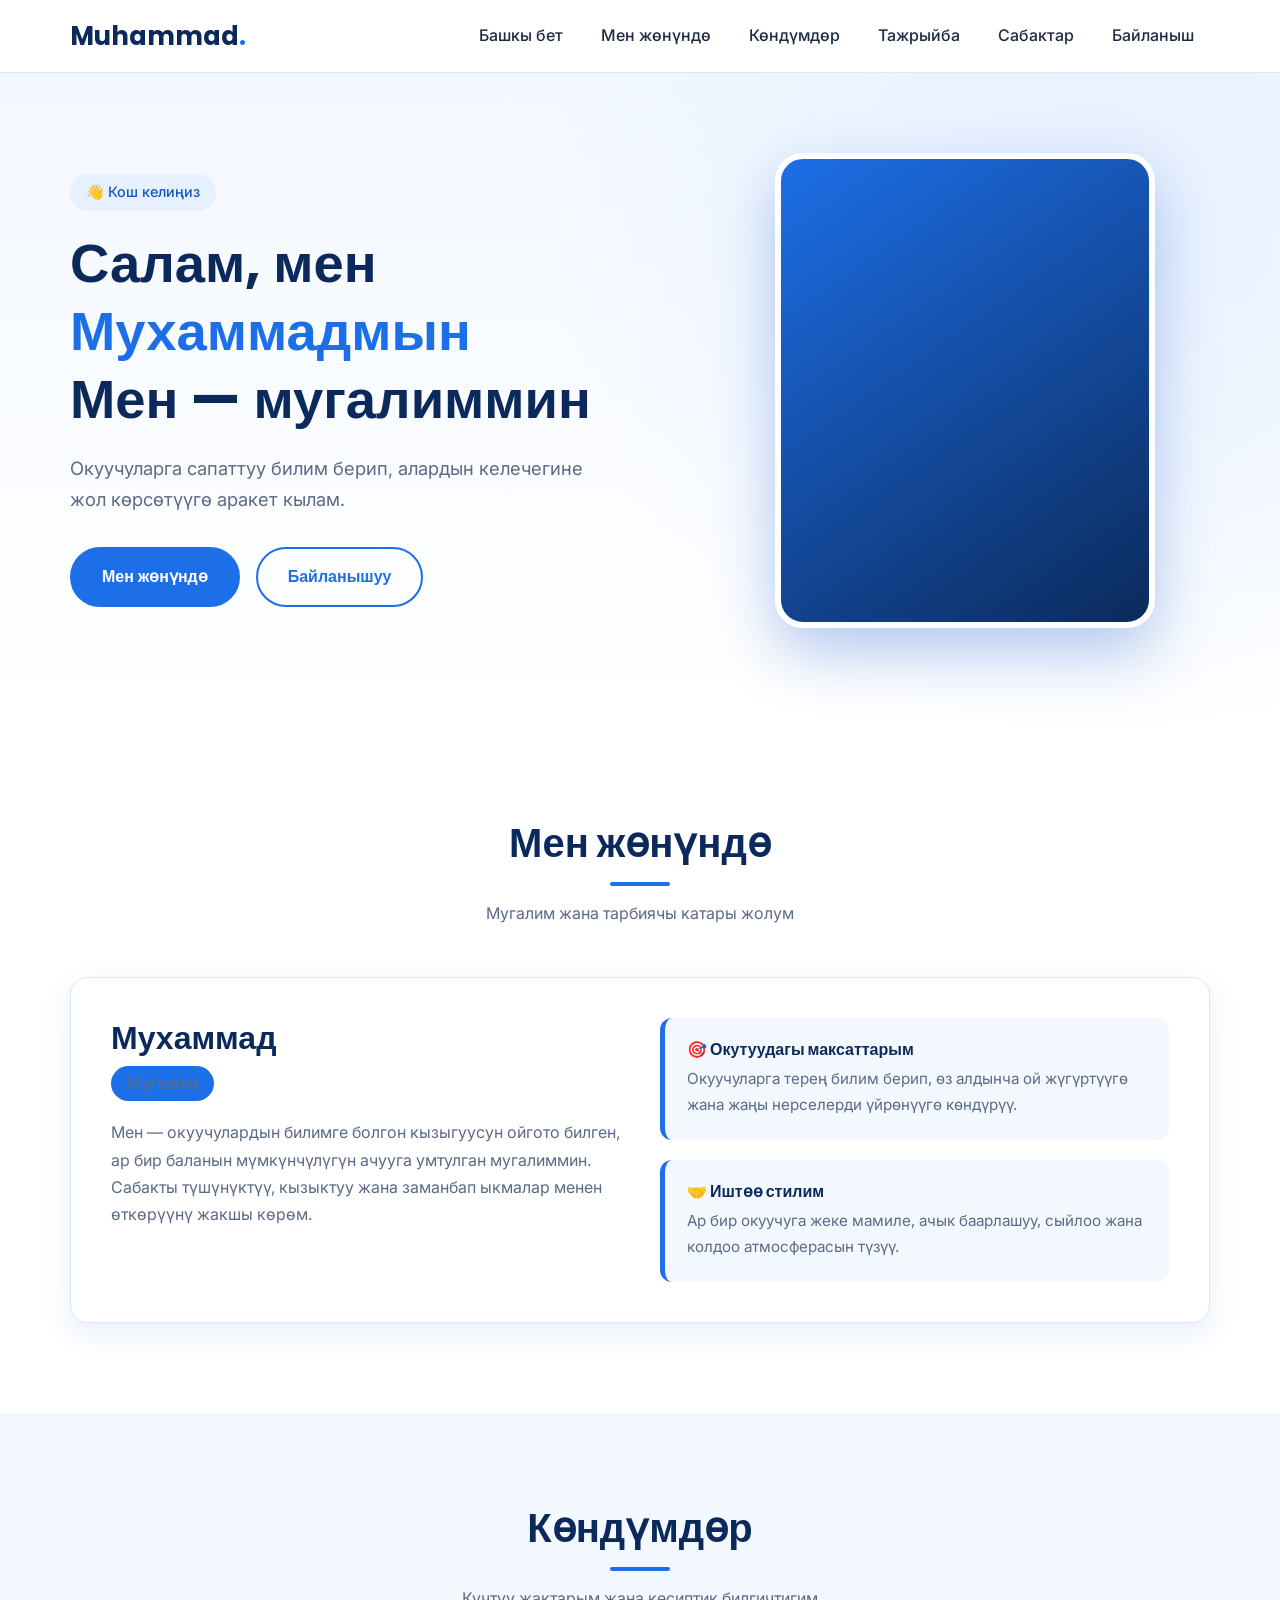
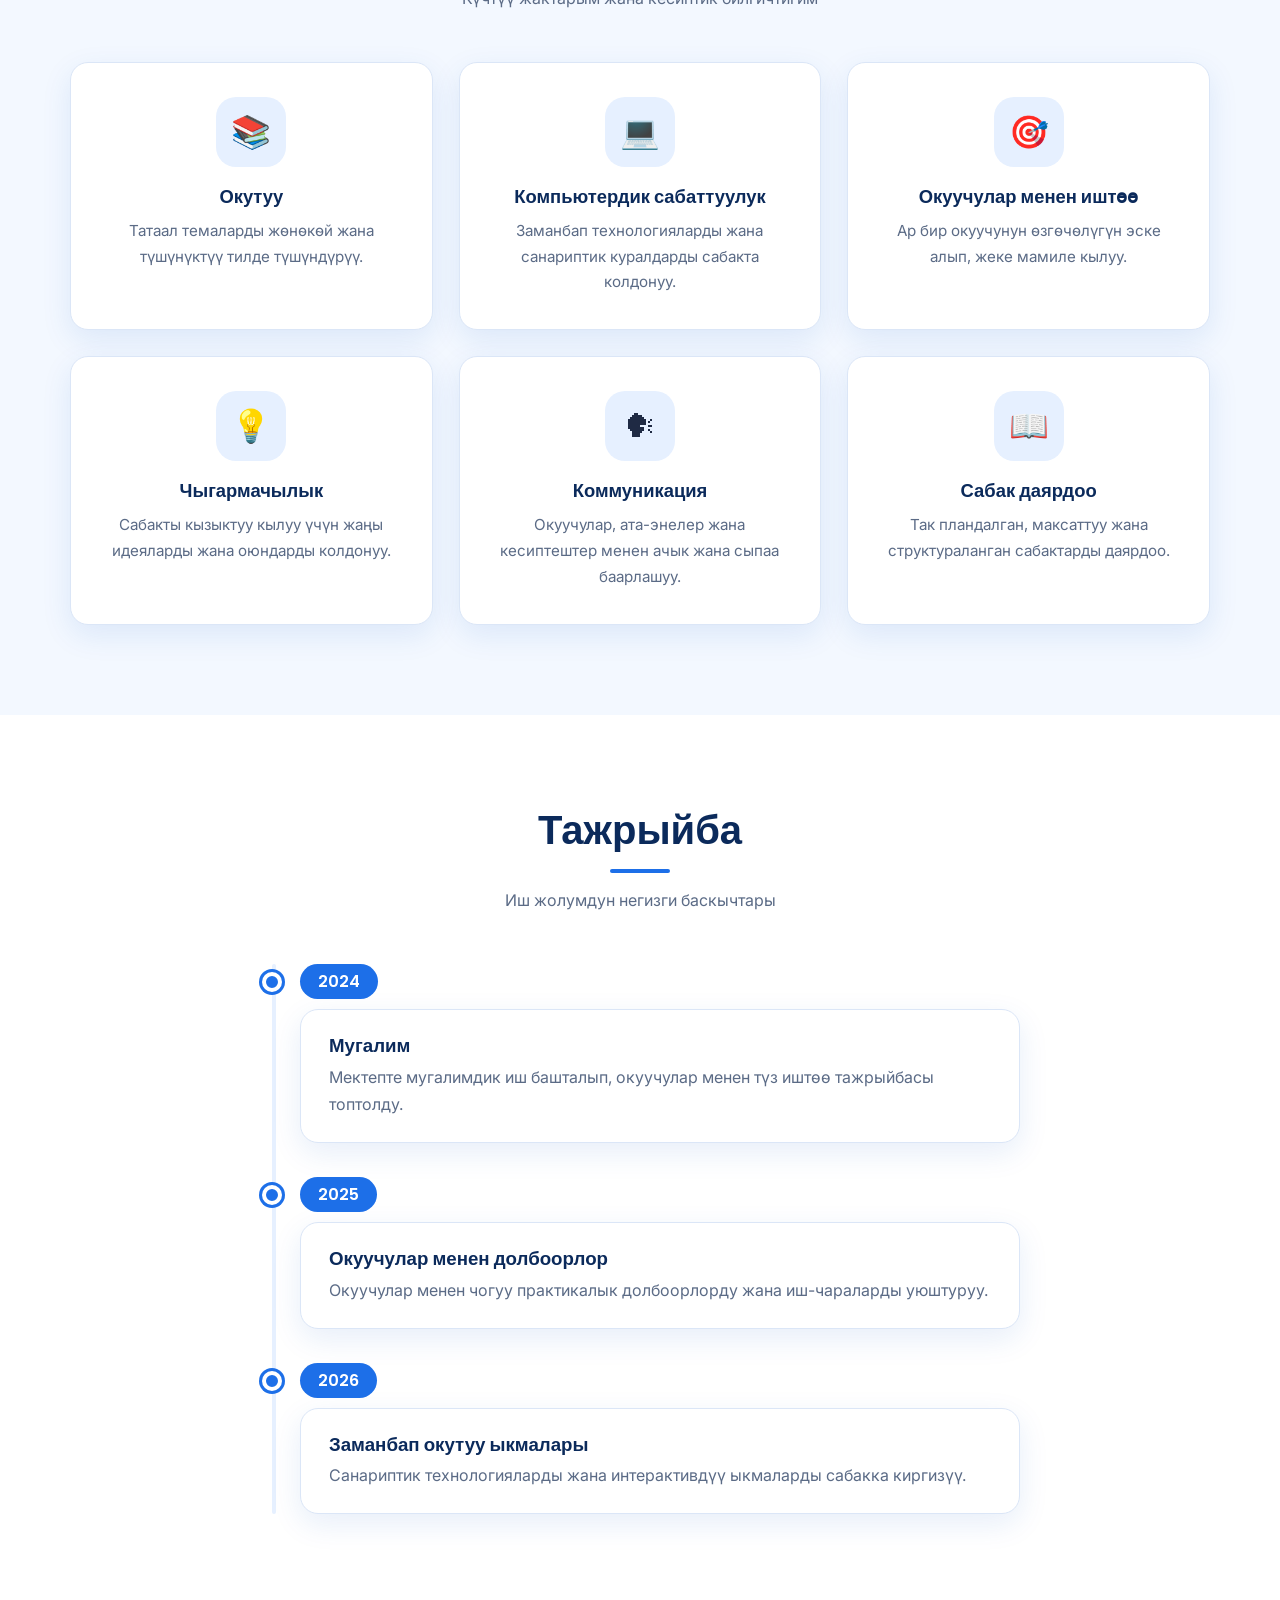
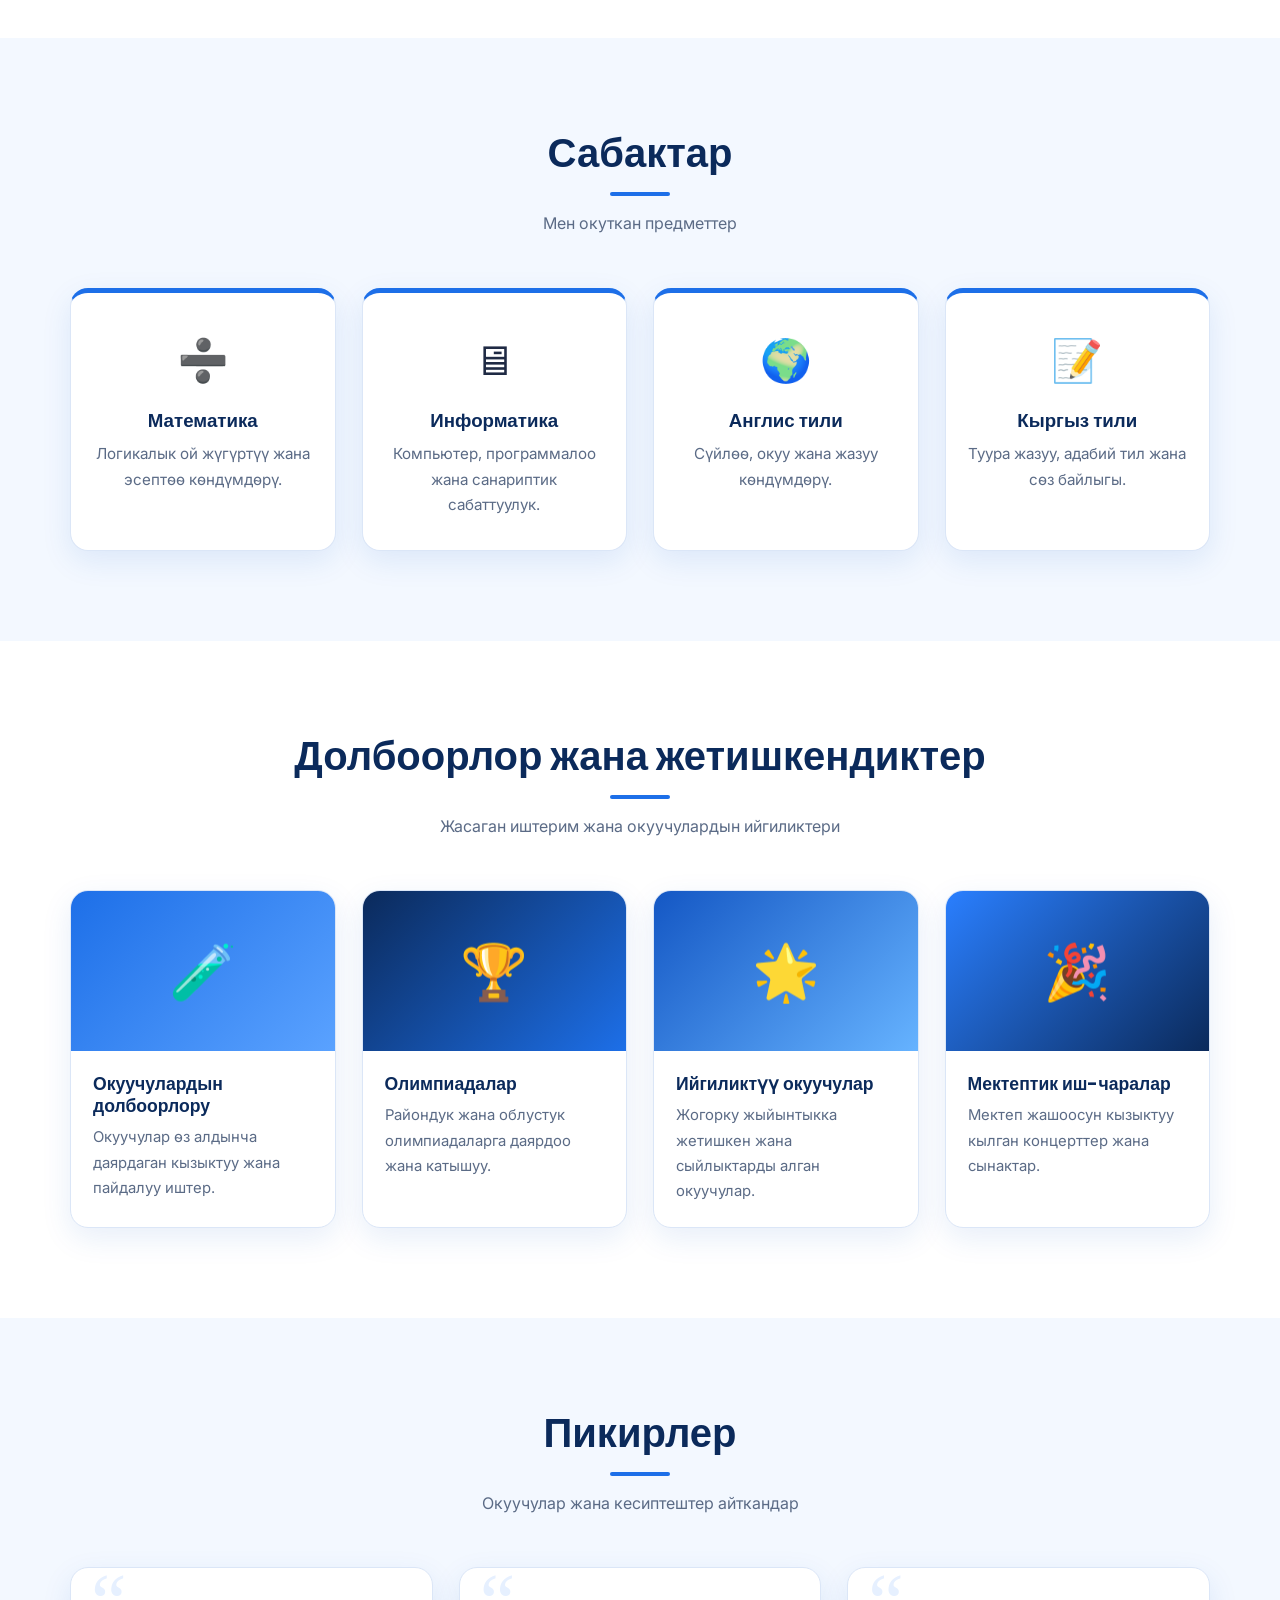
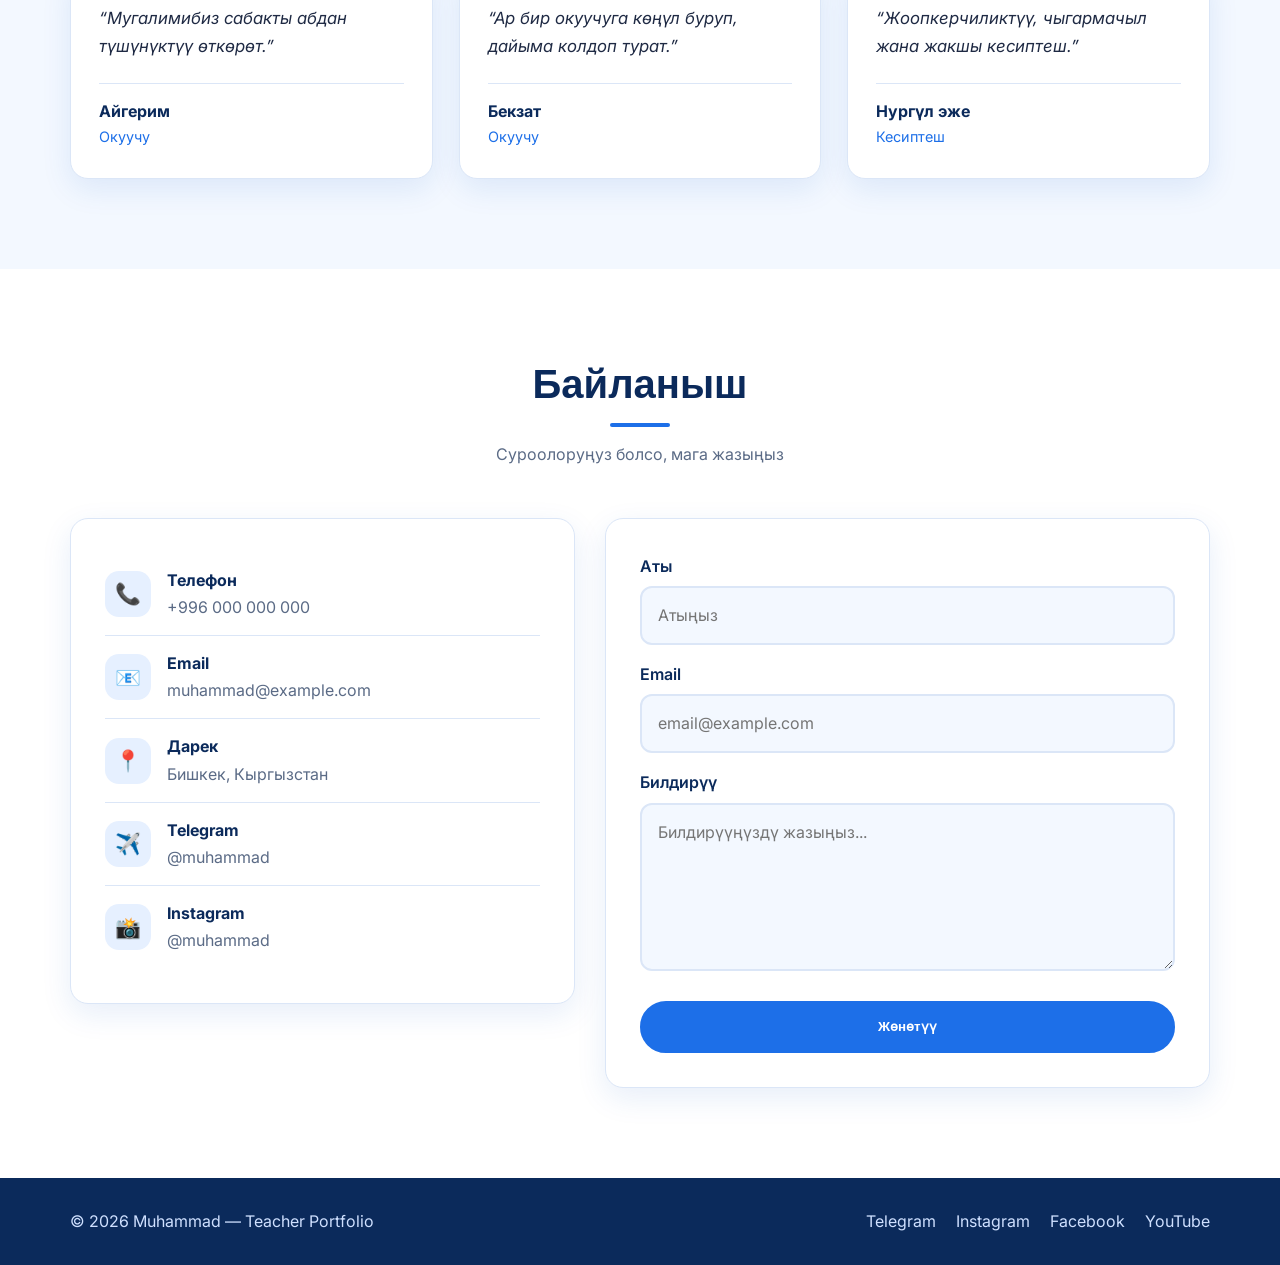
==== Портфолио/index.html @ c8fc50eb "Add files via upload" ====
<!DOCTYPE html>
<html lang="ky">
<head>
  <meta charset="UTF-8">
  <meta name="viewport" content="width=device-width, initial-scale=1.0">
  <meta name="description" content="Мугалим Мухаммаддын жеке портфолио сайты">
  <title>Muhammad — Teacher Portfolio</title>
  <link rel="preconnect" href="https://fonts.googleapis.com">
  <link rel="preconnect" href="https://fonts.gstatic.com" crossorigin>
  <link href="https://fonts.googleapis.com/css2?family=Poppins:wght@400;500;600;700&family=Inter:wght@400;500&display=swap" rel="stylesheet">
  <link rel="stylesheet" href="style.css">
</head>
<body>

  <!-- ========== 1. HEADER / NAVIGATION ========== -->
  <header class="site-header">
    <div class="container nav-wrap">
      <a href="#home" class="logo">Muhammad<span>.</span></a>

      <!-- Мобилдик менюну ачуу/жабуу (JS жок) -->
      <input type="checkbox" id="menu-toggle" class="menu-toggle">
      <label for="menu-toggle" class="burger" aria-label="Менюну ачуу">
        <span></span><span></span><span></span>
      </label>

      <nav class="main-nav" aria-label="Башкы навигация">
        <ul>
          <li><a href="#home">Башкы бет</a></li>
          <li><a href="#about">Мен жөнүндө</a></li>
          <li><a href="#skills">Көндүмдөр</a></li>
          <li><a href="#experience">Тажрыйба</a></li>
          <li><a href="#subjects">Сабактар</a></li>
          <li><a href="#contact">Байланыш</a></li>
        </ul>
      </nav>
    </div>
  </header>

  <main>

    <!-- ========== 2. HERO ========== -->
    <section id="home" class="hero">
      <div class="container hero-grid">
        <div class="hero-text">
          <p class="eyebrow">👋 Кош келиңиз</p>
          <h1>Салам, мен <span class="accent">Мухаммадмын</span><br>Мен — мугалиммин</h1>
          <p class="lead">Окуучуларга сапаттуу билим берип, алардын келечегине жол көрсөтүүгө аракет кылам.</p>
          <div class="btn-group">
            <a href="#about" class="btn btn-primary">Мен жөнүндө</a>
            <a href="#contact" class="btn btn-outline">Байланышуу</a>
          </div>
        </div>

        <div class="hero-photo">
          <!-- Сүрөт: images/profile.jpg. Жок болсо градиент placeholder көрүнөт -->
          <div class="photo-frame" role="img" aria-label="Мугалим Мухаммаддын сүрөтү">
            <span class="photo-hint">👤<small>Сүрөт ушул жерде</small></span>
          </div>
        </div>
      </div>
    </section>

    <!-- ========== 3. ABOUT ========== -->
    <section id="about" class="section">
      <div class="container">
        <div class="section-head">
          <h2>Мен жөнүндө</h2>
          <p>Мугалим жана тарбиячы катары жолум</p>
        </div>

        <div class="about-card">
          <div class="about-main">
            <h3>Мухаммад</h3>
            <p class="role">Мугалим</p>
            <p>Мен — окуучулардын билимге болгон кызыгуусун ойгото билген, ар бир баланын мүмкүнчүлүгүн ачууга умтулган мугалиммин. Сабакты түшүнүктүү, кызыктуу жана заманбап ыкмалар менен өткөрүүнү жакшы көрөм.</p>
          </div>

          <div class="about-points">
            <article class="mini-card">
              <h4>🎯 Окутуудагы максаттарым</h4>
              <p>Окуучуларга терең билим берип, өз алдынча ой жүгүртүүгө жана жаңы нерселерди үйрөнүүгө көндүрүү.</p>
            </article>
            <article class="mini-card">
              <h4>🤝 Иштөө стилим</h4>
              <p>Ар бир окуучуга жеке мамиле, ачык баарлашуу, сыйлоо жана колдоо атмосферасын түзүү.</p>
            </article>
          </div>
        </div>
      </div>
    </section>

    <!-- ========== 4. SKILLS ========== -->
    <section id="skills" class="section section-alt">
      <div class="container">
        <div class="section-head">
          <h2>Көндүмдөр</h2>
          <p>Күчтүү жактарым жана кесиптик билгичтигим</p>
        </div>

        <div class="grid grid-3">
          <article class="card skill-card">
            <div class="icon">📚</div>
            <h3>Окутуу</h3>
            <p>Татаал темаларды жөнөкөй жана түшүнүктүү тилде түшүндүрүү.</p>
          </article>
          <article class="card skill-card">
            <div class="icon">💻</div>
            <h3>Компьютердик сабаттуулук</h3>
            <p>Заманбап технологияларды жана санариптик куралдарды сабакта колдонуу.</p>
          </article>
          <article class="card skill-card">
            <div class="icon">🎯</div>
            <h3>Окуучулар менен иштөө</h3>
            <p>Ар бир окуучунун өзгөчөлүгүн эске алып, жеке мамиле кылуу.</p>
          </article>
          <article class="card skill-card">
            <div class="icon">💡</div>
            <h3>Чыгармачылык</h3>
            <p>Сабакты кызыктуу кылуу үчүн жаңы идеяларды жана оюндарды колдонуу.</p>
          </article>
          <article class="card skill-card">
            <div class="icon">🗣</div>
            <h3>Коммуникация</h3>
            <p>Окуучулар, ата-энелер жана кесиптештер менен ачык жана сыпаа баарлашуу.</p>
          </article>
          <article class="card skill-card">
            <div class="icon">📖</div>
            <h3>Сабак даярдоо</h3>
            <p>Так пландалган, максаттуу жана структураланган сабактарды даярдоо.</p>
          </article>
        </div>
      </div>
    </section>

    <!-- ========== 5. EXPERIENCE (TIMELINE) ========== -->
    <section id="experience" class="section">
      <div class="container">
        <div class="section-head">
          <h2>Тажрыйба</h2>
          <p>Иш жолумдун негизги баскычтары</p>
        </div>

        <!-- Жаңы жыл кошуу үчүн <article class="timeline-item"> блогун көчүрүп алыңыз -->
        <div class="timeline">
          <article class="timeline-item">
            <span class="year">2024</span>
            <div class="timeline-card">
              <h3>Мугалим</h3>
              <p>Мектепте мугалимдик иш башталып, окуучулар менен түз иштөө тажрыйбасы топтолду.</p>
            </div>
          </article>

          <article class="timeline-item">
            <span class="year">2025</span>
            <div class="timeline-card">
              <h3>Окуучулар менен долбоорлор</h3>
              <p>Окуучулар менен чогуу практикалык долбоорлорду жана иш-чараларды уюштуруу.</p>
            </div>
          </article>

          <article class="timeline-item">
            <span class="year">2026</span>
            <div class="timeline-card">
              <h3>Заманбап окутуу ыкмалары</h3>
              <p>Санариптик технологияларды жана интерактивдүү ыкмаларды сабакка киргизүү.</p>
            </div>
          </article>
        </div>
      </div>
    </section>

    <!-- ========== 6. SUBJECTS ========== -->
    <section id="subjects" class="section section-alt">
      <div class="container">
        <div class="section-head">
          <h2>Сабактар</h2>
          <p>Мен окуткан предметтер</p>
        </div>

        <div class="grid grid-4">
          <article class="card subject-card">
            <div class="subject-icon">➗</div>
            <h3>Математика</h3>
            <p>Логикалык ой жүгүртүү жана эсептөө көндүмдөрү.</p>
          </article>
          <article class="card subject-card">
            <div class="subject-icon">🖥</div>
            <h3>Информатика</h3>
            <p>Компьютер, программалоо жана санариптик сабаттуулук.</p>
          </article>
          <article class="card subject-card">
            <div class="subject-icon">🌍</div>
            <h3>Англис тили</h3>
            <p>Сүйлөө, окуу жана жазуу көндүмдөрү.</p>
          </article>
          <article class="card subject-card">
            <div class="subject-icon">📝</div>
            <h3>Кыргыз тили</h3>
            <p>Туура жазуу, адабий тил жана сөз байлыгы.</p>
          </article>
        </div>
      </div>
    </section>

    <!-- ========== 7. PROJECTS / ACHIEVEMENTS ========== -->
    <section id="projects" class="section">
      <div class="container">
        <div class="section-head">
          <h2>Долбоорлор жана жетишкендиктер</h2>
          <p>Жасаган иштерим жана окуучулардын ийгиликтери</p>
        </div>

        <div class="grid grid-4">
          <article class="card project-card">
            <div class="project-img grad-1">🧪</div>
            <div class="project-body">
              <h3>Окуучулардын долбоорлору</h3>
              <p>Окуучулар өз алдынча даярдаган кызыктуу жана пайдалуу иштер.</p>
            </div>
          </article>
          <article class="card project-card">
            <div class="project-img grad-2">🏆</div>
            <div class="project-body">
              <h3>Олимпиадалар</h3>
              <p>Райондук жана облустук олимпиадаларга даярдоо жана катышуу.</p>
            </div>
          </article>
          <article class="card project-card">
            <div class="project-img grad-3">🌟</div>
            <div class="project-body">
              <h3>Ийгиликтүү окуучулар</h3>
              <p>Жогорку жыйынтыкка жетишкен жана сыйлыктарды алган окуучулар.</p>
            </div>
          </article>
          <article class="card project-card">
            <div class="project-img grad-4">🎉</div>
            <div class="project-body">
              <h3>Мектептик иш-чаралар</h3>
              <p>Мектеп жашоосун кызыктуу кылган концерттер жана сынактар.</p>
            </div>
          </article>
        </div>
      </div>
    </section>

    <!-- ========== 8. TESTIMONIALS ========== -->
    <section id="testimonials" class="section section-alt">
      <div class="container">
        <div class="section-head">
          <h2>Пикирлер</h2>
          <p>Окуучулар жана кесиптештер айткандар</p>
        </div>

        <div class="grid grid-3">
          <blockquote class="card testimonial">
            <p>“Мугалимибиз сабакты абдан түшүнүктүү өткөрөт.”</p>
            <footer><strong>Айгерим</strong><span>Окуучу</span></footer>
          </blockquote>
          <blockquote class="card testimonial">
            <p>“Ар бир окуучуга көңүл буруп, дайыма колдоп турат.”</p>
            <footer><strong>Бекзат</strong><span>Окуучу</span></footer>
          </blockquote>
          <blockquote class="card testimonial">
            <p>“Жоопкерчиликтүү, чыгармачыл жана жакшы кесиптеш.”</p>
            <footer><strong>Нургүл эже</strong><span>Кесиптеш</span></footer>
          </blockquote>
        </div>
      </div>
    </section>

    <!-- ========== 9. CONTACT ========== -->
    <section id="contact" class="section">
      <div class="container">
        <div class="section-head">
          <h2>Байланыш</h2>
          <p>Суроолоруңуз болсо, мага жазыңыз</p>
        </div>

        <div class="contact-grid">
          <div class="contact-info card">
            <ul>
              <li><span class="c-icon">📞</span><div><strong>Телефон</strong><a href="tel:+996000000000">+996 000 000 000</a></div></li>
              <li><span class="c-icon">📧</span><div><strong>Email</strong><a href="mailto:muhammad@example.com">muhammad@example.com</a></div></li>
              <li><span class="c-icon">📍</span><div><strong>Дарек</strong><span>Бишкек, Кыргызстан</span></div></li>
              <li><span class="c-icon">✈️</span><div><strong>Telegram</strong><a href="https://t.me/" target="_blank" rel="noopener">@muhammad</a></div></li>
              <li><span class="c-icon">📸</span><div><strong>Instagram</strong><a href="https://instagram.com/" target="_blank" rel="noopener">@muhammad</a></div></li>
            </ul>
          </div>

          <!-- Форма frontend гана (JS жок, серверге туташкан эмес) -->
          <form class="contact-form card" action="#" method="post">
            <label for="name">Аты</label>
            <input type="text" id="name" name="name" placeholder="Атыңыз" required>

            <label for="email">Email</label>
            <input type="email" id="email" name="email" placeholder="email@example.com" required>

            <label for="message">Билдирүү</label>
            <textarea id="message" name="message" rows="5" placeholder="Билдирүүңүздү жазыңыз..." required></textarea>

            <button type="submit" class="btn btn-primary">Жөнөтүү</button>
          </form>
        </div>
      </div>
    </section>

  </main>

  <!-- ========== 10. FOOTER ========== -->
  <footer class="site-footer">
    <div class="container footer-wrap">
      <p>© 2026 Muhammad — Teacher Portfolio</p>
      <ul class="socials">
        <li><a href="https://t.me/" target="_blank" rel="noopener">Telegram</a></li>
        <li><a href="https://instagram.com/" target="_blank" rel="noopener">Instagram</a></li>
        <li><a href="https://facebook.com/" target="_blank" rel="noopener">Facebook</a></li>
        <li><a href="https://youtube.com/" target="_blank" rel="noopener">YouTube</a></li>
      </ul>
    </div>
  </footer>

</body>
</html>
---- Портфолио/style.css ----
/* =========================================================
   1. ӨЗГӨРМӨЛӨР ЖАНА БАЗАЛЫК СТИЛДЕР
   ========================================================= */
:root {
  --blue-900: #0b2a5b;
  --blue-700: #1457c4;
  --blue-600: #1d6fe8;
  --blue-100: #e6f0ff;
  --blue-50:  #f3f8ff;
  --white:    #ffffff;
  --text:     #1f2a44;
  --muted:    #5b6b86;
  --border:   #dbe6f7;

  --radius: 18px;
  --shadow: 0 10px 30px rgba(20, 87, 196, 0.10);
  --shadow-hover: 0 18px 40px rgba(20, 87, 196, 0.22);
  --transition: 0.3s ease;
}

*, *::before, *::after { box-sizing: border-box; margin: 0; padding: 0; }

html {
  scroll-behavior: smooth;
  scroll-padding-top: 80px; /* туруктуу header астында калбасын */
}

body {
  font-family: "Inter", "Segoe UI", Arial, sans-serif;
  color: var(--text);
  background: var(--white);
  line-height: 1.7;
}

h1, h2, h3, h4, .logo { font-family: "Poppins", "Segoe UI", sans-serif; line-height: 1.25; }
ul { list-style: none; }
a { color: inherit; text-decoration: none; }

.container { width: min(1140px, 92%); margin-inline: auto; }

/* =========================================================
   2. ЖАЛПЫ КОМПОНЕНТТЕР (section, card, button)
   ========================================================= */
.section { padding: 90px 0; }
.section-alt { background: var(--blue-50); }

.section-head { text-align: center; margin-bottom: 50px; }
.section-head h2 { font-size: clamp(1.8rem, 4vw, 2.5rem); color: var(--blue-900); }
.section-head h2::after {
  content: "";
  display: block;
  width: 60px; height: 4px;
  margin: 14px auto 0;
  border-radius: 4px;
  background: var(--blue-600);
}
.section-head p { color: var(--muted); margin-top: 14px; }

.card {
  background: var(--white);
  border: 1px solid var(--border);
  border-radius: var(--radius);
  box-shadow: var(--shadow);
  transition: transform var(--transition), box-shadow var(--transition);
}
.card:hover { transform: translateY(-8px); box-shadow: var(--shadow-hover); }

.grid { display: grid; gap: 26px; }
.grid-3 { grid-template-columns: repeat(3, 1fr); }
.grid-4 { grid-template-columns: repeat(4, 1fr); }

.btn {
  display: inline-block;
  padding: 14px 30px;
  border-radius: 50px;
  font-weight: 600;
  font-family: "Poppins", sans-serif;
  border: 2px solid var(--blue-600);
  cursor: pointer;
  transition: var(--transition);
}
.btn-primary { background: var(--blue-600); color: var(--white); }
.btn-primary:hover { background: var(--blue-700); border-color: var(--blue-700); transform: translateY(-3px); box-shadow: var(--shadow-hover); }
.btn-outline { background: transparent; color: var(--blue-600); }
.btn-outline:hover { background: var(--blue-600); color: var(--white); transform: translateY(-3px); }

/* =========================================================
   3. HEADER / NAVIGATION
   ========================================================= */
.site-header {
  position: sticky; top: 0; z-index: 100;
  background: rgba(255, 255, 255, 0.92);
  backdrop-filter: blur(10px);
  border-bottom: 1px solid var(--border);
}
.nav-wrap { display: flex; align-items: center; justify-content: space-between; height: 72px; }

.logo { font-size: 1.6rem; font-weight: 700; color: var(--blue-900); }
.logo span { color: var(--blue-600); }

.main-nav ul { display: flex; gap: 6px; }
.main-nav a {
  display: block; padding: 8px 16px;
  border-radius: 50px; font-weight: 500; color: var(--text);
  transition: var(--transition);
}
.main-nav a:hover { background: var(--blue-100); color: var(--blue-700); }

/* Мобилдик меню кнопкасы (burger) */
.menu-toggle { display: none; }
.burger { display: none; cursor: pointer; flex-direction: column; gap: 5px; padding: 8px; }
.burger span { width: 26px; height: 3px; background: var(--blue-900); border-radius: 3px; transition: var(--transition); }

/* =========================================================
   4. HERO
   ========================================================= */
.hero {
  padding: 80px 0 100px;
  background:
    radial-gradient(circle at 85% 20%, var(--blue-100), transparent 45%),
    linear-gradient(180deg, var(--blue-50), var(--white));
}
.hero-grid { display: grid; grid-template-columns: 1.1fr 0.9fr; align-items: center; gap: 50px; }

.eyebrow {
  display: inline-block; padding: 6px 16px; margin-bottom: 18px;
  background: var(--blue-100); color: var(--blue-700);
  border-radius: 50px; font-weight: 500; font-size: 0.9rem;
}
.hero h1 { font-size: clamp(2.2rem, 5vw, 3.4rem); color: var(--blue-900); margin-bottom: 20px; }
.accent { color: var(--blue-600); }
.lead { font-size: 1.15rem; color: var(--muted); max-width: 520px; margin-bottom: 32px; }
.btn-group { display: flex; flex-wrap: wrap; gap: 16px; }

.hero-photo { display: flex; justify-content: center; }
.photo-frame {
  position: relative;
  width: min(380px, 100%); aspect-ratio: 4 / 5;
  border-radius: 28px;
  /* Биринчи катмар — сүрөт, экинчиси — сүрөт жок болгондогу placeholder */
  background:
    url("images/profile.jpg") center / cover no-repeat,
    linear-gradient(145deg, var(--blue-600), var(--blue-900));
  box-shadow: 0 25px 60px rgba(20, 87, 196, 0.30);
  border: 6px solid var(--white);
  display: flex; align-items: center; justify-content: center;
}
.photo-frame::after { /* сүрөттүн артындагы декоративдик рамка */
  content: ""; position: absolute; inset: 18px -18px -18px 18px;
  border: 3px solid var(--blue-600); border-radius: 28px; z-index: -1; opacity: 0.35;
}
.photo-hint { display: flex; flex-direction: column; align-items: center; font-size: 5rem; color: rgba(255,255,255,0.85); z-index: -1; }
.photo-hint small { font-size: 0.95rem; font-family: "Inter", sans-serif; }

/* =========================================================
   5. ABOUT
   ========================================================= */
.about-card {
  display: grid; grid-template-columns: 1fr 1fr; gap: 40px;
  padding: 40px; background: var(--white);
  border: 1px solid var(--border); border-radius: var(--radius); box-shadow: var(--shadow);
}
.about-main h3 { font-size: 2rem; color: var(--blue-900); }
.role {
  display: inline-block; margin: 8px 0 18px; padding: 4px 16px;
  background: var(--blue-600); color: var(--white); border-radius: 50px; font-weight: 500;
}
.about-main p { color: var(--muted); }
.about-points { display: grid; gap: 20px; }
.mini-card {
  padding: 22px; background: var(--blue-50);
  border-left: 5px solid var(--blue-600); border-radius: 12px;
  transition: var(--transition);
}
.mini-card:hover { transform: translateX(6px); background: var(--blue-100); }
.mini-card h4 { color: var(--blue-900); margin-bottom: 6px; }
.mini-card p { color: var(--muted); font-size: 0.95rem; }

/* =========================================================
   6. SKILLS
   ========================================================= */
.skill-card { padding: 34px 28px; text-align: center; }
.icon {
  display: grid; place-items: center;
  width: 70px; height: 70px; margin: 0 auto 18px;
  font-size: 2rem; background: var(--blue-100); border-radius: 20px;
  transition: var(--transition);
}
.skill-card:hover .icon { background: var(--blue-600); transform: rotate(-6deg) scale(1.08); }
.skill-card h3 { color: var(--blue-900); margin-bottom: 10px; font-size: 1.15rem; }
.skill-card p { color: var(--muted); font-size: 0.95rem; }

/* =========================================================
   7. EXPERIENCE (TIMELINE)
   ========================================================= */
.timeline { position: relative; max-width: 760px; margin: 0 auto; padding-left: 40px; }
.timeline::before { /* тик сызык */
  content: ""; position: absolute; left: 12px; top: 0; bottom: 0;
  width: 4px; background: var(--blue-100); border-radius: 4px;
}
.timeline-item { position: relative; margin-bottom: 34px; }
.timeline-item::before { /* тегерек чекит */
  content: ""; position: absolute; left: -38px; top: 8px;
  width: 20px; height: 20px; background: var(--blue-600);
  border: 4px solid var(--white); border-radius: 50%;
  box-shadow: 0 0 0 3px var(--blue-600);
}
.year {
  display: inline-block; margin-bottom: 10px; padding: 4px 18px;
  background: var(--blue-600); color: var(--white);
  font-family: "Poppins", sans-serif; font-weight: 600; border-radius: 50px;
}
.timeline-card {
  padding: 24px 28px; background: var(--white);
  border: 1px solid var(--border); border-radius: var(--radius);
  box-shadow: var(--shadow); transition: var(--transition);
}
.timeline-card:hover { transform: translateX(8px); box-shadow: var(--shadow-hover); }
.timeline-card h3 { color: var(--blue-900); margin-bottom: 6px; }
.timeline-card p { color: var(--muted); }

/* =========================================================
   8. SUBJECTS
   ========================================================= */
.subject-card { padding: 32px 22px; text-align: center; border-top: 5px solid var(--blue-600); }
.subject-icon { font-size: 2.6rem; margin-bottom: 14px; }
.subject-card h3 { color: var(--blue-900); margin-bottom: 8px; }
.subject-card p { color: var(--muted); font-size: 0.95rem; }

/* =========================================================
   9. PROJECTS / ACHIEVEMENTS
   ========================================================= */
.project-card { overflow: hidden; }
.project-img {
  display: grid; place-items: center; height: 160px;
  font-size: 3.4rem; color: var(--white); transition: var(--transition);
}
.project-card:hover .project-img { transform: scale(1.06); }
.grad-1 { background: linear-gradient(135deg, #1d6fe8, #5aa2ff); }
.grad-2 { background: linear-gradient(135deg, #0b2a5b, #1d6fe8); }
.grad-3 { background: linear-gradient(135deg, #1457c4, #66b3ff); }
.grad-4 { background: linear-gradient(135deg, #2a7fff, #0b2a5b); }
.project-body { padding: 22px; }
.project-body h3 { color: var(--blue-900); font-size: 1.1rem; margin-bottom: 8px; }
.project-body p { color: var(--muted); font-size: 0.93rem; }

/* =========================================================
   10. TESTIMONIALS
   ========================================================= */
.testimonial { position: relative; padding: 36px 28px 28px; }
.testimonial::before {
  content: "“"; position: absolute; top: -6px; left: 20px;
  font-family: Georgia, serif; font-size: 5rem; color: var(--blue-100); line-height: 1;
}
.testimonial p { position: relative; font-size: 1.05rem; font-style: italic; margin-bottom: 22px; }
.testimonial footer { display: flex; flex-direction: column; border-top: 1px solid var(--border); padding-top: 14px; }
.testimonial strong { color: var(--blue-900); }
.testimonial span { color: var(--blue-600); font-size: 0.9rem; }

/* =========================================================
   11. CONTACT
   ========================================================= */
.contact-grid { display: grid; grid-template-columns: 1fr 1.2fr; gap: 30px; align-items: start; }
.contact-info, .contact-form { padding: 34px; }
.contact-info:hover, .contact-form:hover { transform: none; }

.contact-info li { display: flex; align-items: center; gap: 16px; padding: 14px 0; border-bottom: 1px solid var(--border); }
.contact-info li:last-child { border-bottom: 0; }
.c-icon {
  display: grid; place-items: center; flex-shrink: 0;
  width: 46px; height: 46px; background: var(--blue-100); border-radius: 14px; font-size: 1.3rem;
}
.contact-info strong { display: block; color: var(--blue-900); }
.contact-info a, .contact-info span:not(.c-icon) { color: var(--muted); }
.contact-info a:hover { color: var(--blue-600); }

.contact-form label { display: block; margin: 16px 0 6px; font-weight: 600; color: var(--blue-900); }
.contact-form label:first-child { margin-top: 0; }
.contact-form input, .contact-form textarea {
  width: 100%; padding: 14px 16px;
  font: inherit; color: var(--text);
  background: var(--blue-50); border: 2px solid var(--border); border-radius: 12px;
  transition: var(--transition);
}
.contact-form input:focus, .contact-form textarea:focus {
  outline: none; border-color: var(--blue-600); background: var(--white);
  box-shadow: 0 0 0 4px rgba(29, 111, 232, 0.15);
}
.contact-form textarea { resize: vertical; }
.contact-form .btn { margin-top: 22px; width: 100%; }

/* =========================================================
   12. FOOTER
   ========================================================= */
.site-footer { background: var(--blue-900); color: #cfe0ff; padding: 30px 0; }
.footer-wrap { display: flex; justify-content: space-between; align-items: center; flex-wrap: wrap; gap: 16px; }
.socials { display: flex; gap: 20px; flex-wrap: wrap; }
.socials a { color: #cfe0ff; transition: var(--transition); }
.socials a:hover { color: var(--white); text-decoration: underline; }

/* =========================================================
   13. RESPONSIVE (планшет жана телефон)
   ========================================================= */

/* Планшет */
@media (max-width: 992px) {
  .grid-4 { grid-template-columns: repeat(2, 1fr); }
  .grid-3 { grid-template-columns: repeat(2, 1fr); }
  .hero-grid { grid-template-columns: 1fr; text-align: center; }
  .lead { margin-inline: auto; }
  .btn-group { justify-content: center; }
  .hero-photo { order: -1; }
  .photo-frame { width: min(300px, 80%); }
  .about-card, .contact-grid { grid-template-columns: 1fr; }
}

/* Телефон: бургер меню */
@media (max-width: 768px) {
  .burger { display: flex; }

  .main-nav {
    position: absolute; top: 72px; left: 0; right: 0;
    background: var(--white); border-bottom: 1px solid var(--border);
    box-shadow: var(--shadow);
    max-height: 0; overflow: hidden; transition: max-height 0.4s ease;
  }
  .main-nav ul { flex-direction: column; padding: 10px 4%; gap: 0; }
  .main-nav a { padding: 14px 10px; border-radius: 10px; }

  .menu-toggle:checked ~ .main-nav { max-height: 420px; }
  .menu-toggle:checked + .burger span:nth-child(1) { transform: translateY(8px) rotate(45deg); }
  .menu-toggle:checked + .burger span:nth-child(2) { opacity: 0; }
  .menu-toggle:checked + .burger span:nth-child(3) { transform: translateY(-8px) rotate(-45deg); }

  .section { padding: 64px 0; }
  .about-card { padding: 26px; }
  .footer-wrap { flex-direction: column; text-align: center; }
}

/* Кичинекей телефондор */
@media (max-width: 560px) {
  .grid-3, .grid-4 { grid-template-columns: 1fr; }
  .btn { width: 100%; text-align: center; }
  .contact-info, .contact-form { padding: 24px; }
}
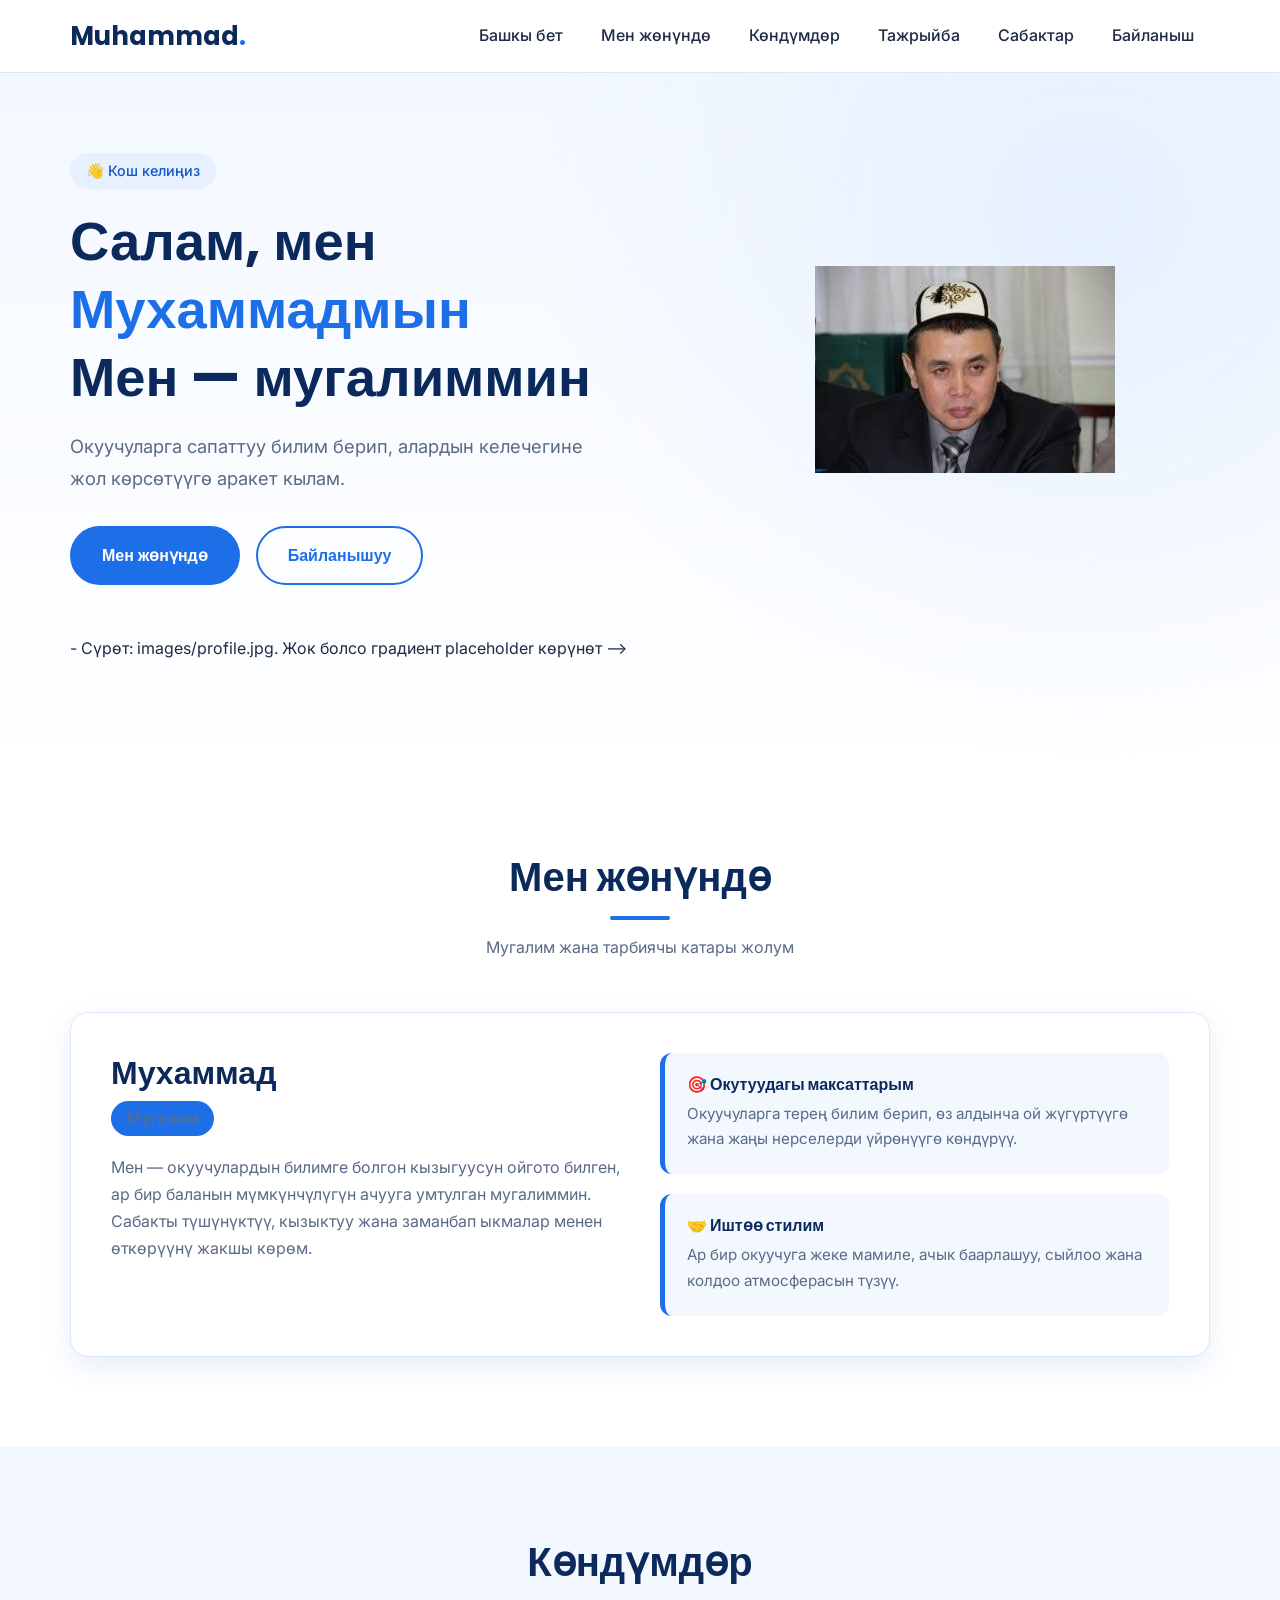
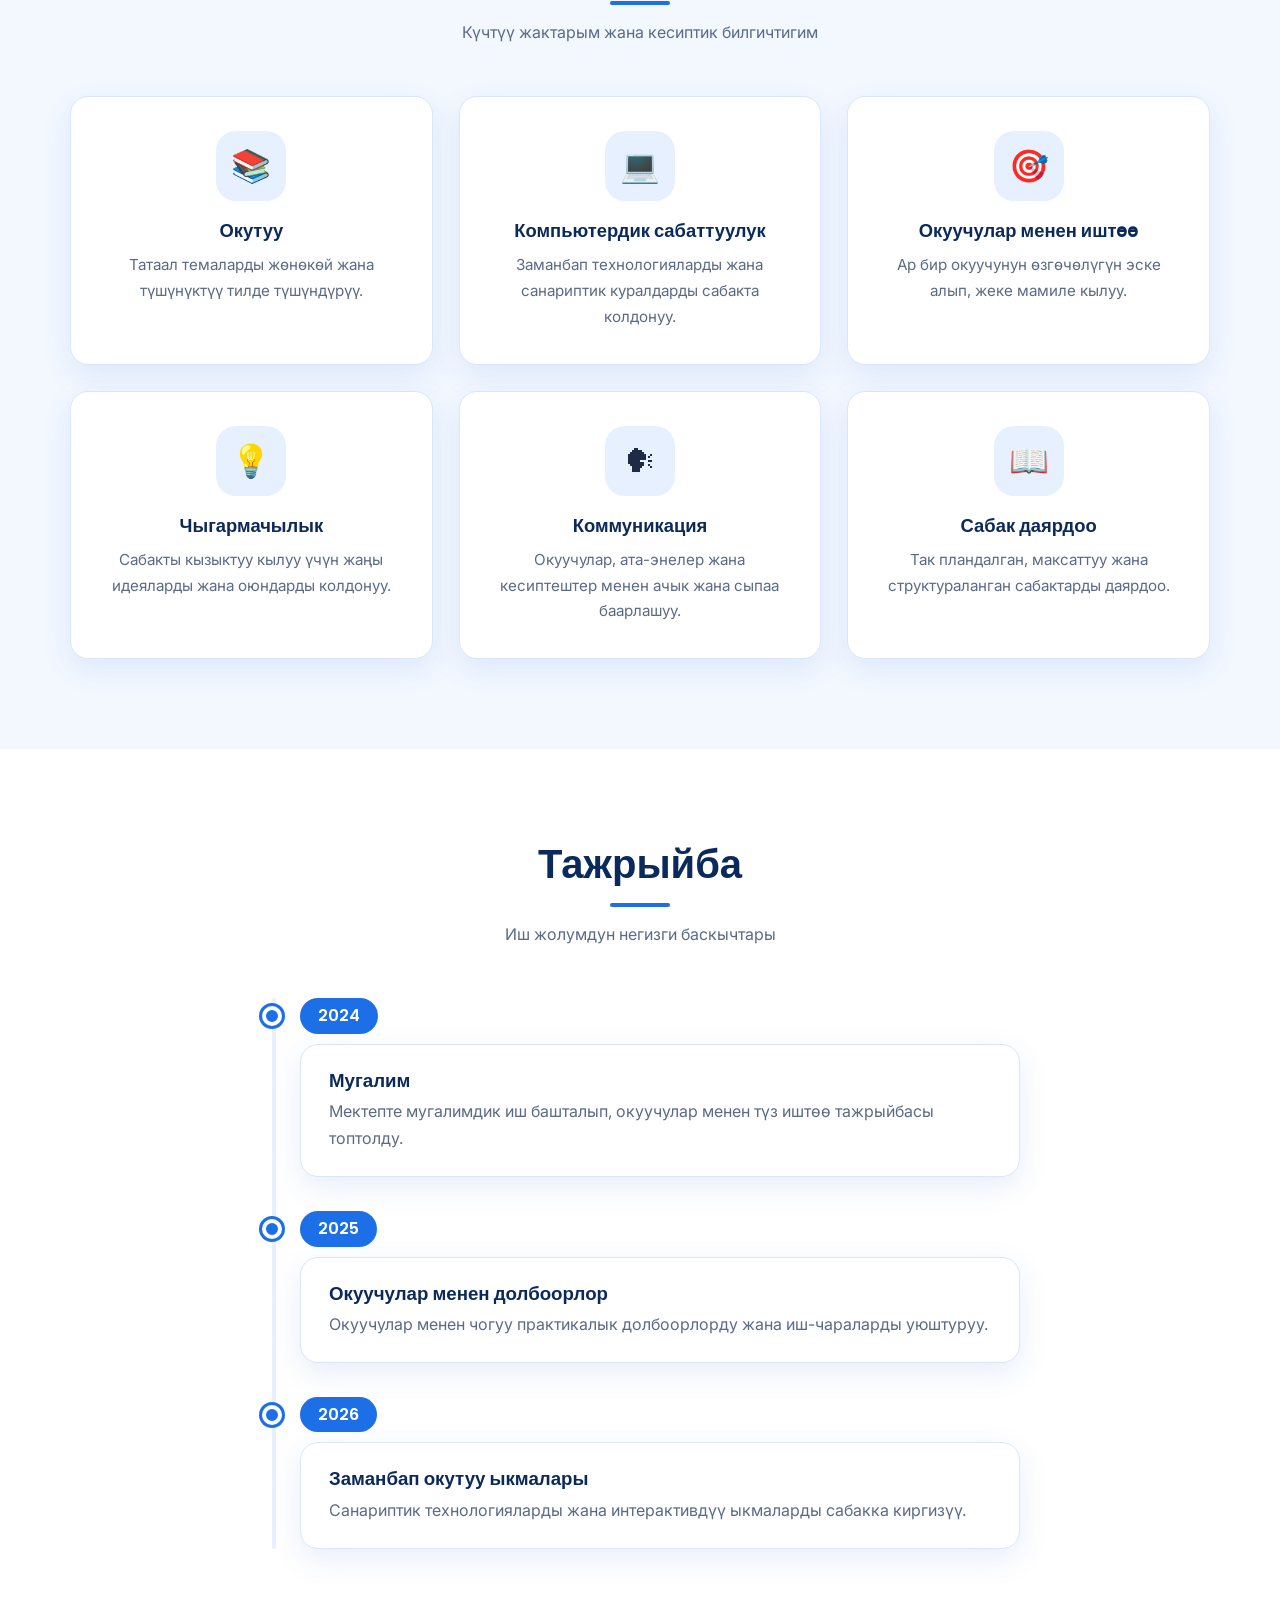
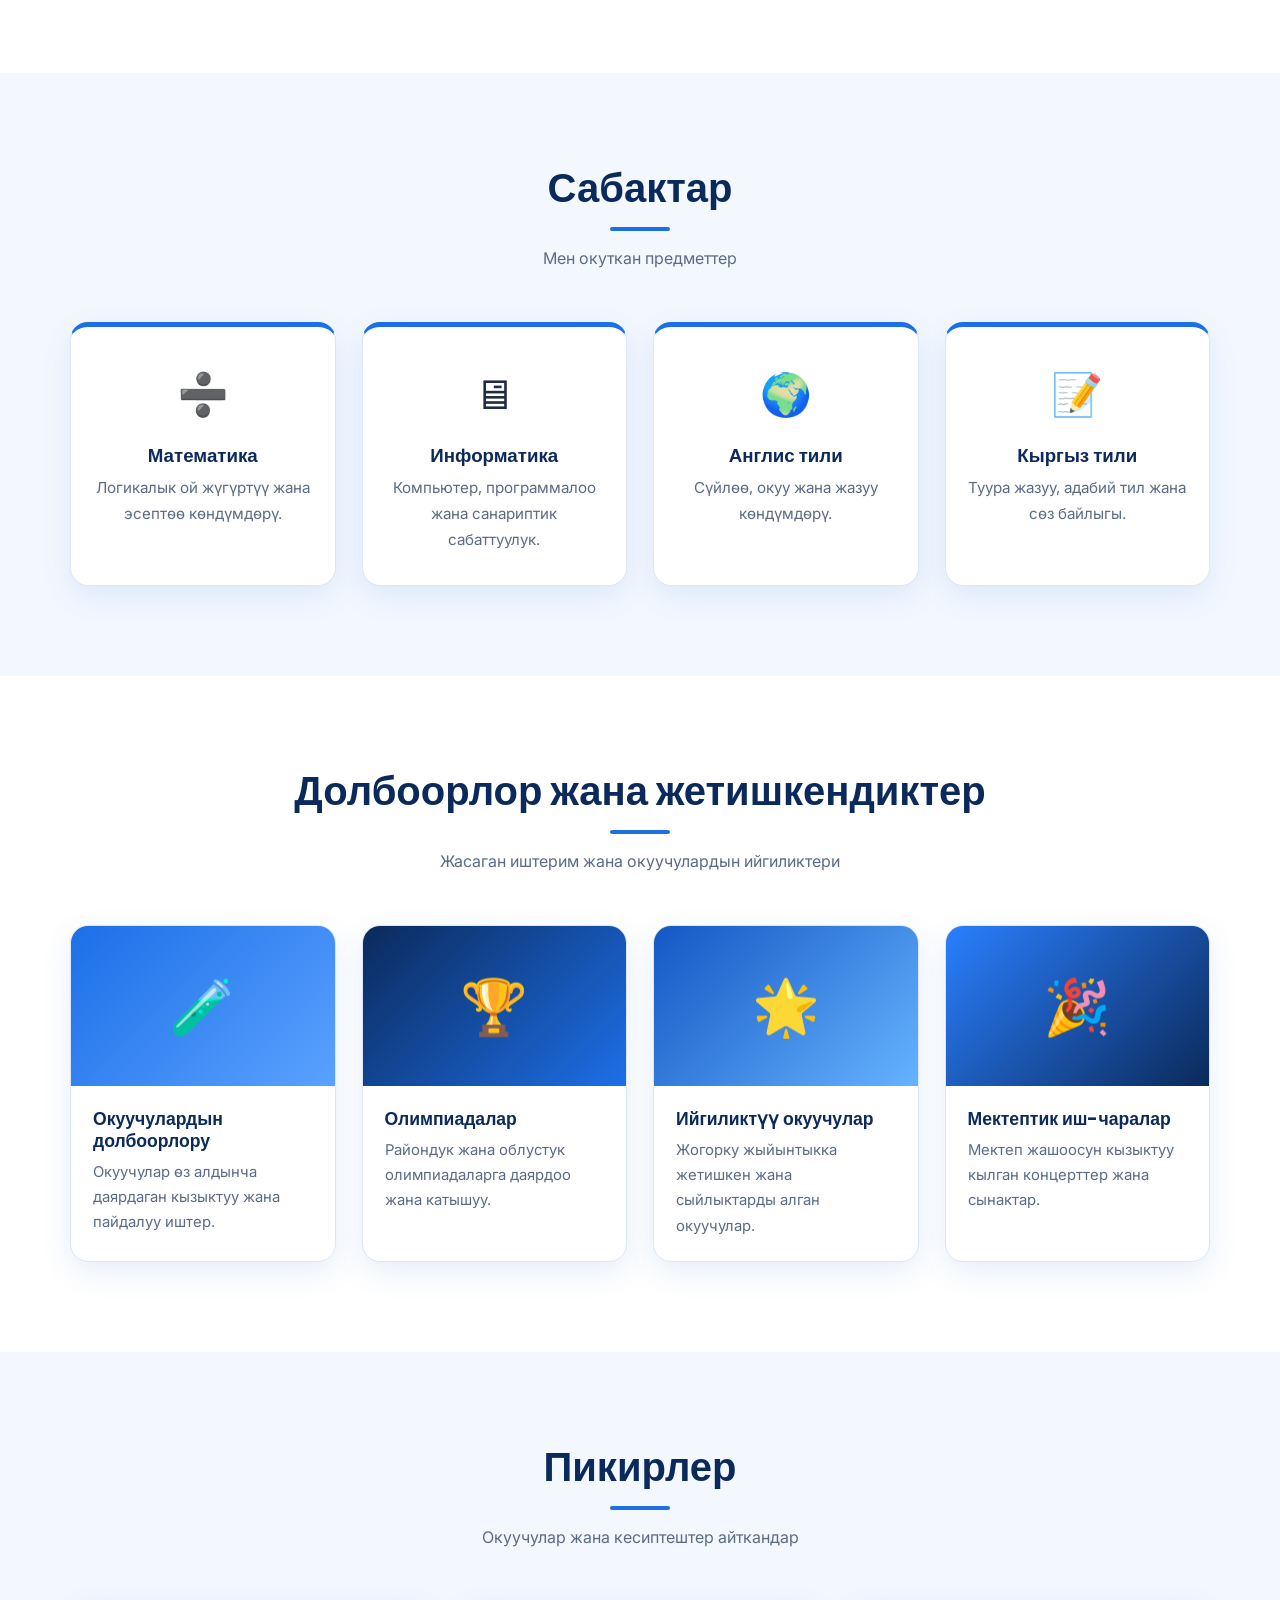
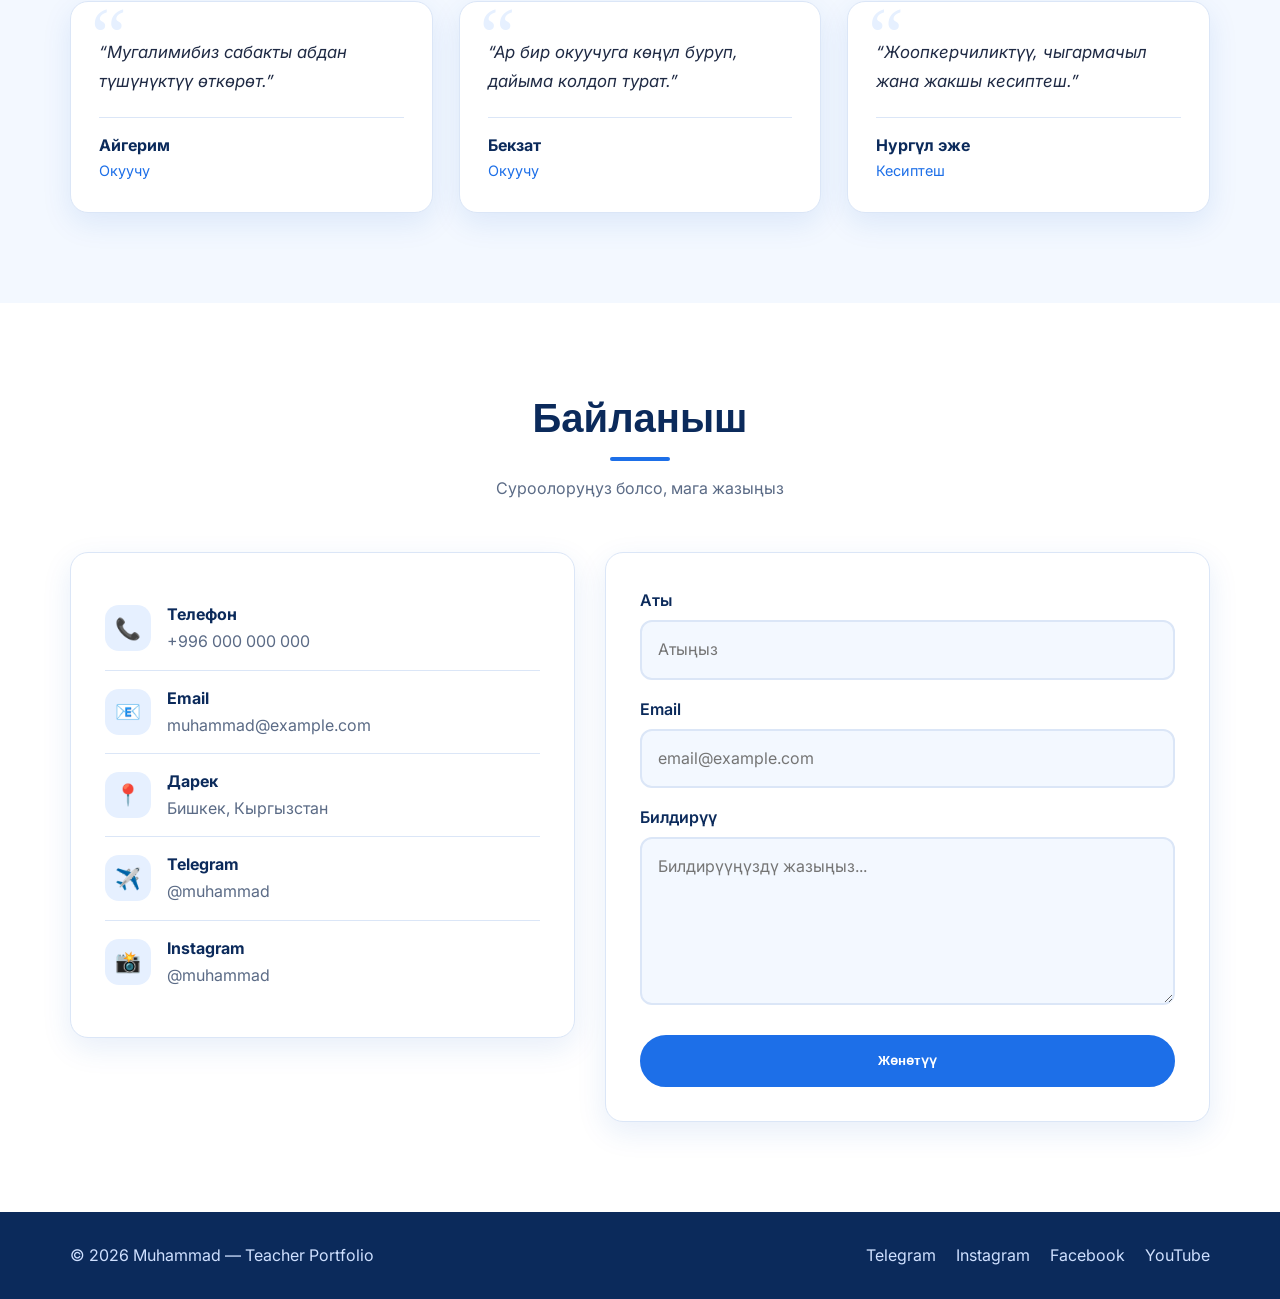
==== commit 721f9c4d: "Add files via upload" ====
--- a/Портфолио/index.html
+++ b/Портфолио/index.html
@@ -52,10 +52,9 @@
         </div>
 
         <div class="hero-photo">
-          <!-- Сүрөт: images/profile.jpg. Жок болсо градиент placeholder көрүнөт -->
-          <div class="photo-frame" role="img" aria-label="Мугалим Мухаммаддын сүрөтү">
-            <span class="photo-hint">👤<small>Сүрөт ушул жерде</small></span>
-          </div>
+          <!-<div class="photo-frame">
+    <img src="фото/images.jpg" alt="Мухаммад - мугалим">
+</div>- Сүрөт: images/profile.jpg. Жок болсо градиент placeholder көрүнөт -->     
         </div>
       </div>
     </section>
